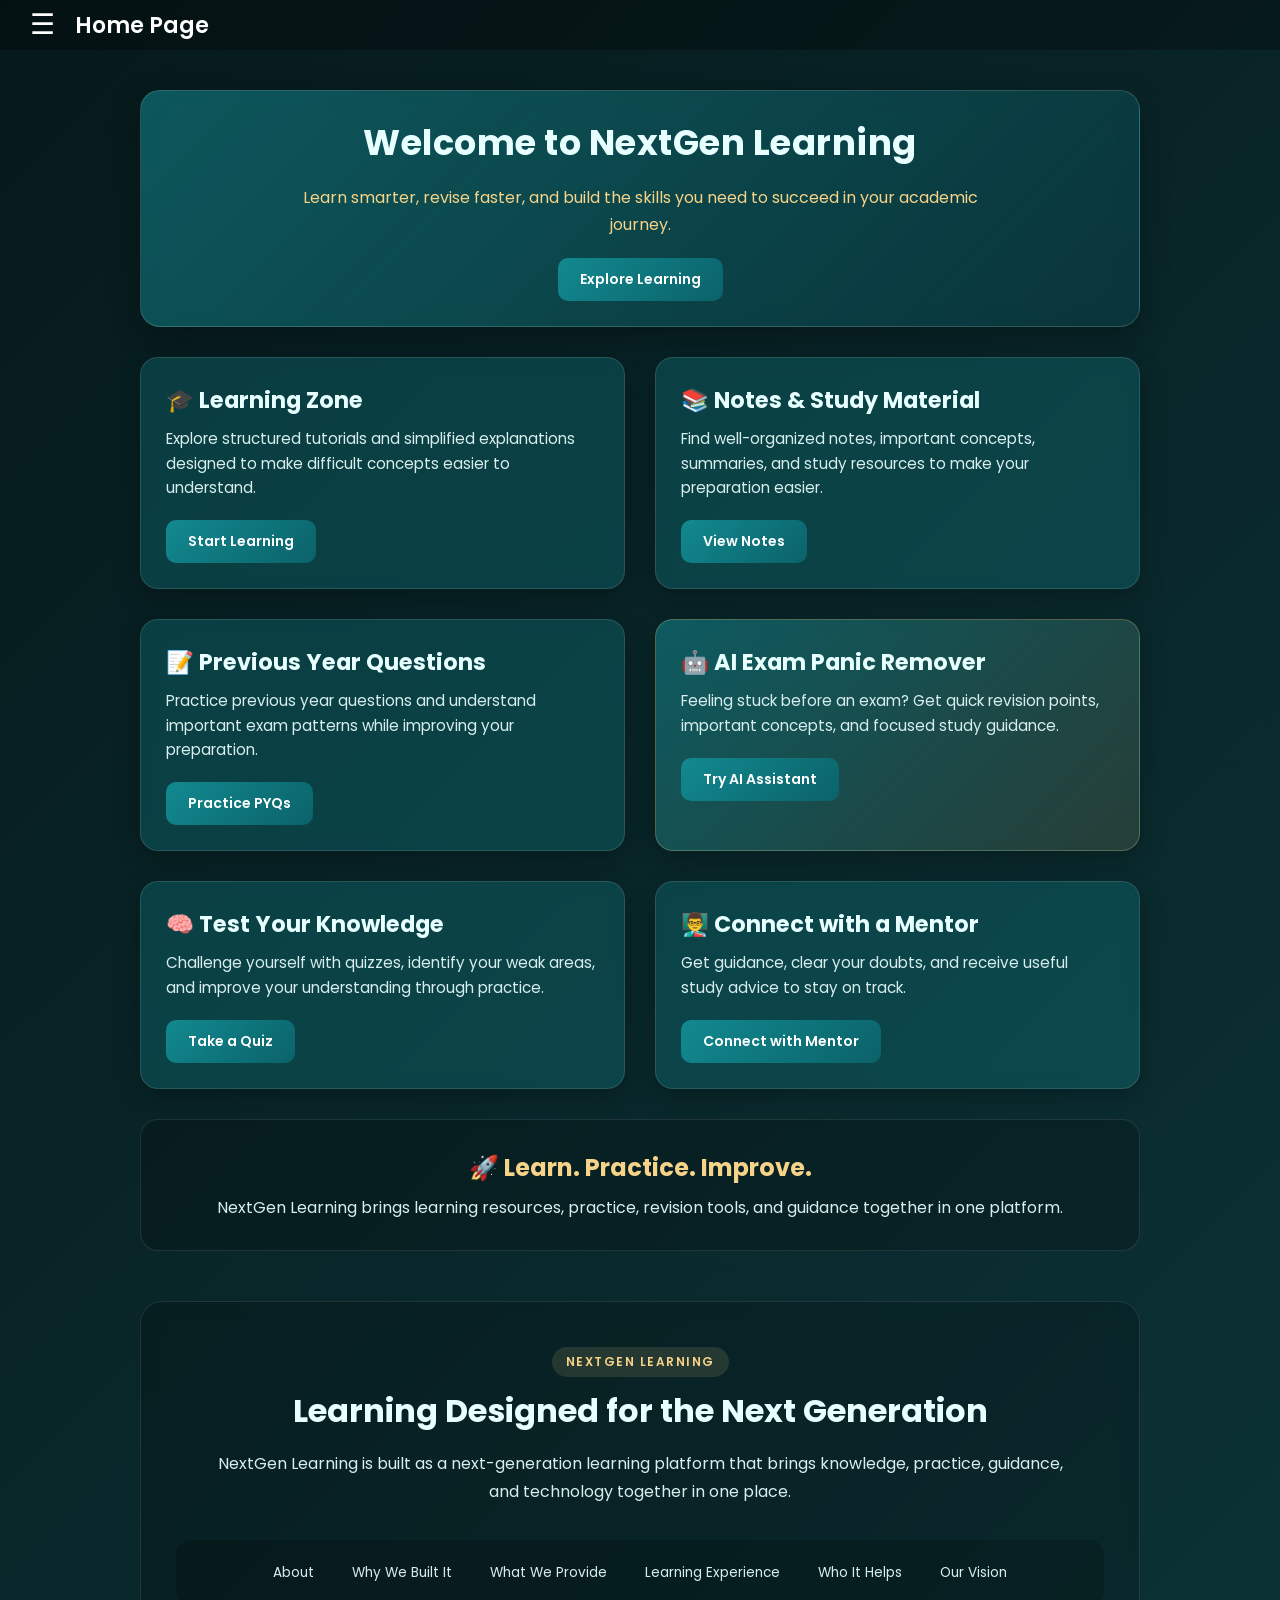
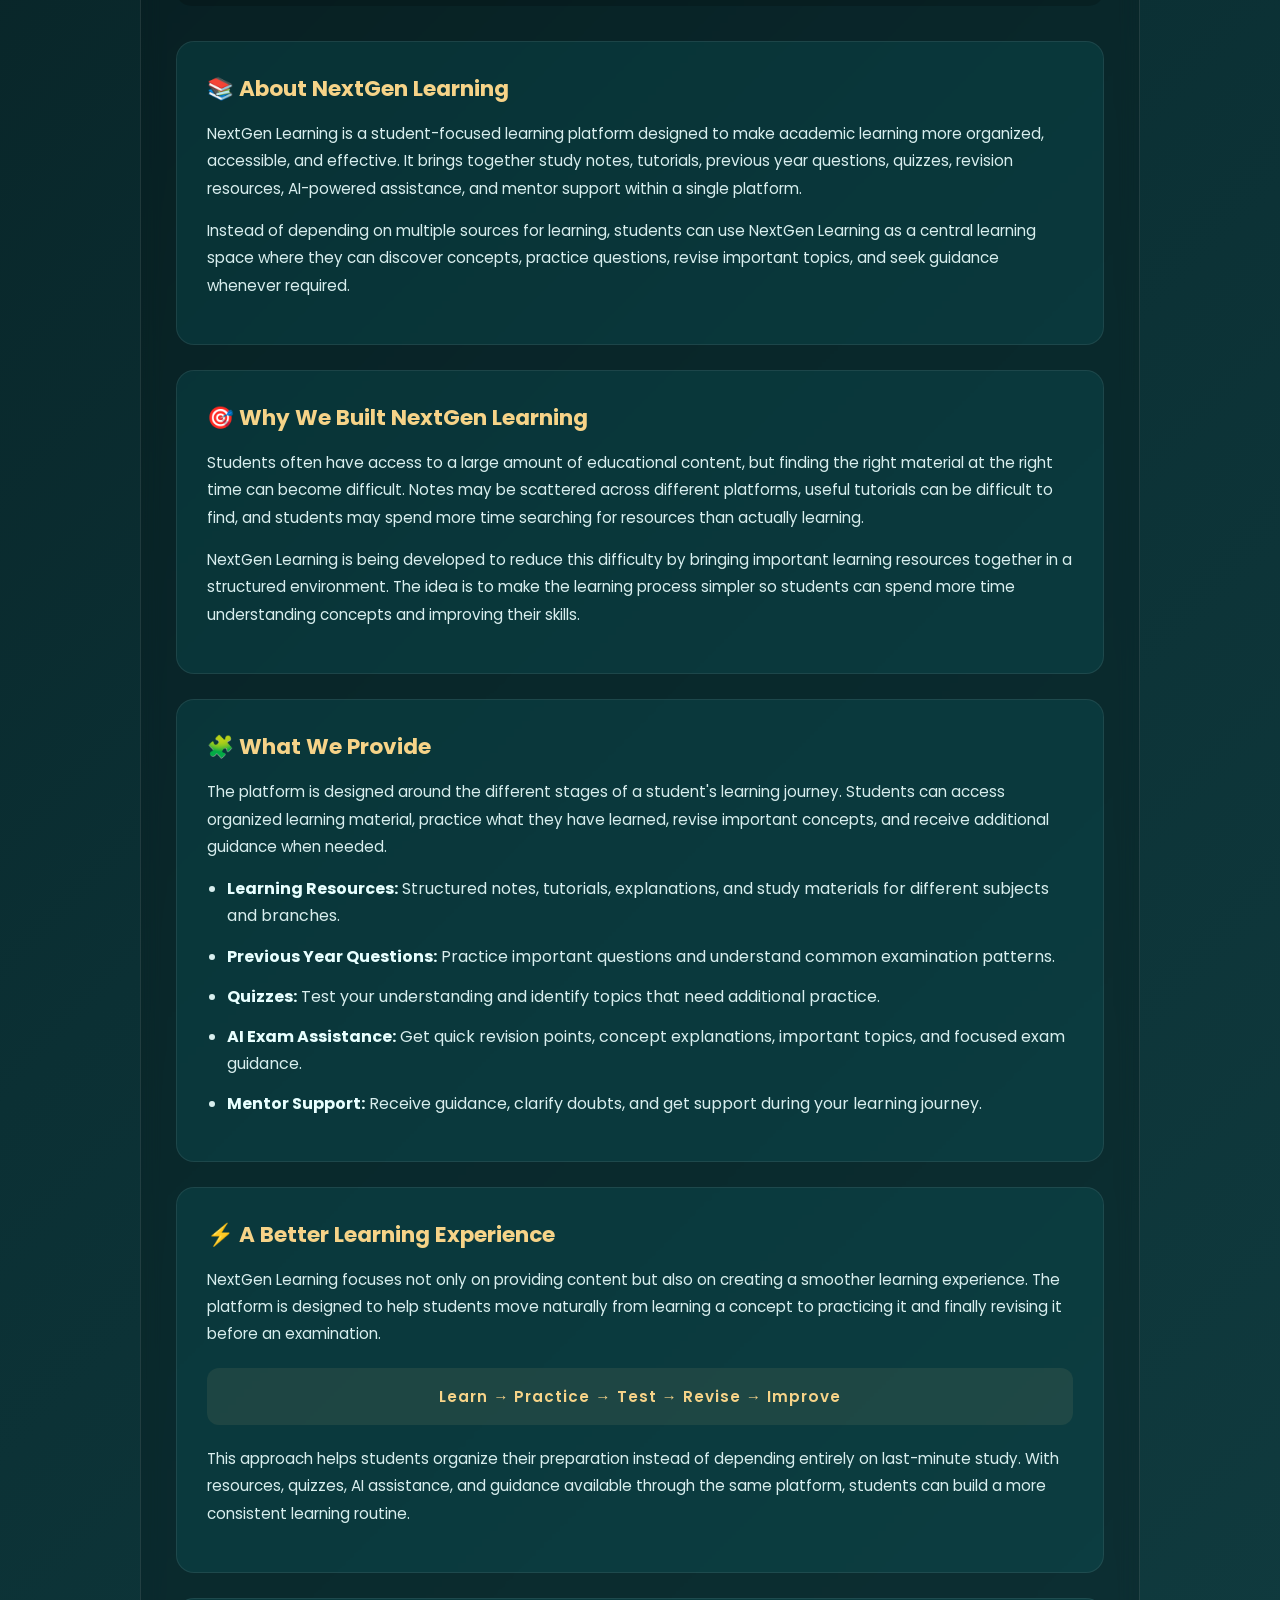
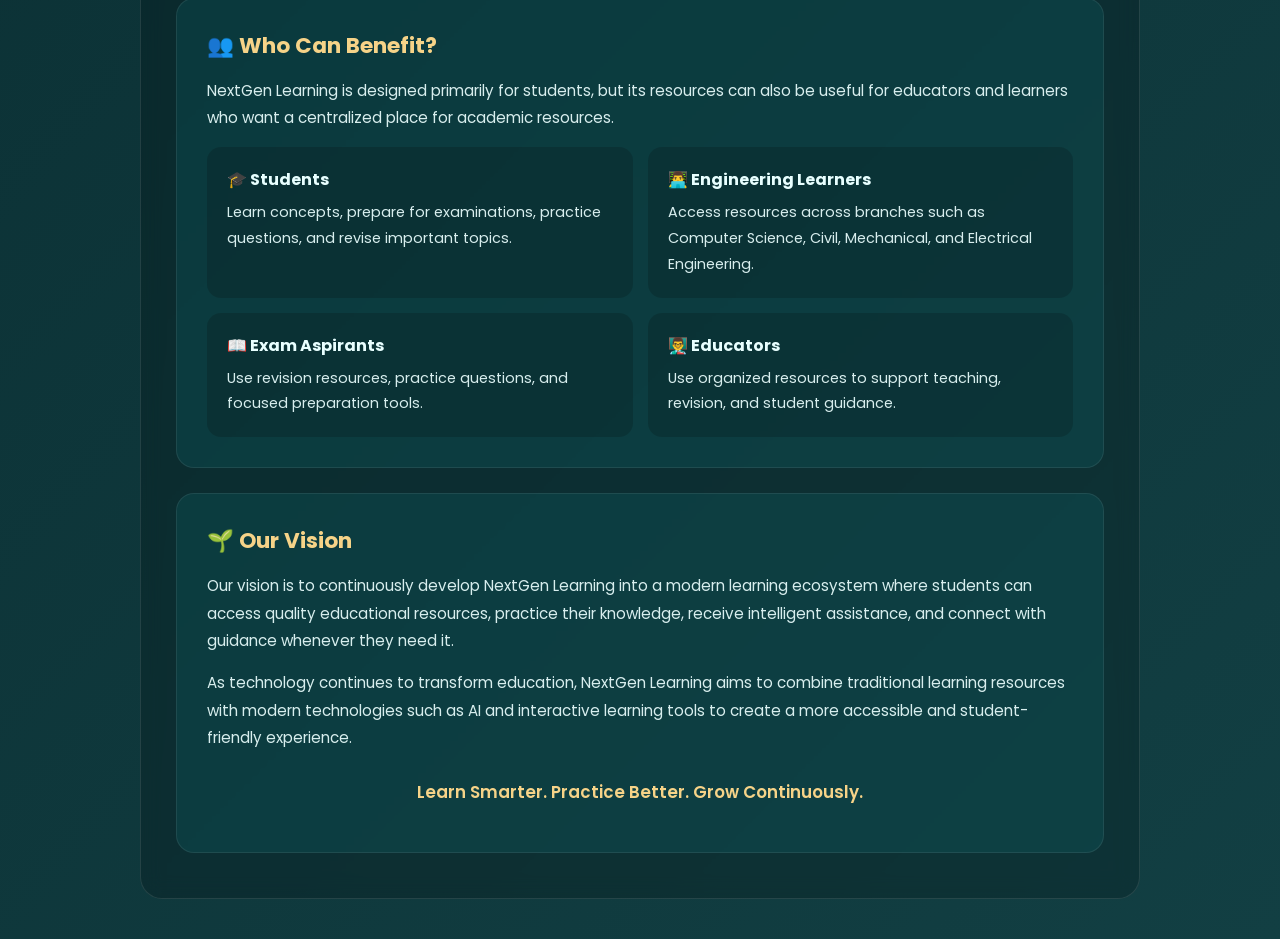
==== index.html @ 5ba04c0f "Initial commit" ====
<!doctype html>
<html lang="en">
  <head>
    <meta charset="UTF-8" />
    <meta name="viewport" content="width=device-width, initial-scale=1.0" />
    <title>HomePage</title>
    <link rel="preconnect" href="https://fonts.googleapis.com" />
    <link rel="preconnect" href="https://fonts.gstatic.com" crossorigin />

    <link
      href="https://fonts.googleapis.com/css2?family=Poppins:wght@400;500;600;700&display=swap"
      rel="stylesheet"
    />
    <link rel="stylesheet" href="css/index.css" />
    <script>
      function openMenu() {
        document.getElementById("sideMenu").classList.add("active"); //it add a class active to existing class sideMenu
      }

      function closeMenu() {
        document.getElementById("sideMenu").classList.remove("active");
      }
      function switchmode() {
        document.body.classList.toggle("light-mode");
      }
    </script>
  </head>
  <body>
    <div class="navbar">
      <div class="menu" onclick="openMenu()">☰</div>
      <div class="logo">Home Page</div>
    </div>

    <div class="side-menu" id="sideMenu">
      <div onclick="closeMenu()">✕</div>

      <div class="navelement" onclick="window.location.href = 'index.html'">
        🏠 Home
      </div>

      <div class="navelement" onclick="window.location.href = 'learning.html'">
        🧠 Learning Zone
      </div>

      <div class="navelement" onclick="window.location.href = 'notes.html'">
        📝 Notes
      </div>

      <div class="navelement" onclick="window.location.href = 'pyqs.html'">
        📚 PYQs
      </div>

      <div class="navelement" onclick="window.location.href = 'ai.html'">
        🤖 AI Exam Assistant
      </div>

      <div class="navelement" onclick="window.location.href = 'quiz.html'">
        ✏️ Quiz
      </div>

      <div class="navelement" onclick="window.location.href = 'mentor.html'">
        🎓 Mentor
      </div>

      <div class="navelement" onclick="window.location.href = 'nextgen.html'">
        🚀 NextGen Learning
      </div>

      <div class="navelement" onclick="window.location.href = 'about.html'">
        ℹ️ About
      </div>

      <div onclick="switchmode()" class="navelement">🌗 Switch mode</div>
    </div>
    <div class="main">
      <!-- Welcome Section -->
      <div class="welcome">
        <h1 class="hhead">Welcome to NextGen Learning</h1>

        <p class="phead">
          Learn smarter, revise faster, and build the skills you need to succeed
          in your academic journey.
        </p>

        <button>Explore Learning</button>
      </div>

      <!-- Learning Zone -->
      <div class="card">
        <h2>🎓 Learning Zone</h2>

        <p>
          Explore structured tutorials and simplified explanations designed to
          make difficult concepts easier to understand.
        </p>

        <button>Start Learning</button>
      </div>

      <!-- Notes -->
      <div class="card">
        <h2>📚 Notes & Study Material</h2>

        <p>
          Find well-organized notes, important concepts, summaries, and study
          resources to make your preparation easier.
        </p>

        <button>View Notes</button>
      </div>

      <!-- PYQs -->
      <div class="card">
        <h2>📝 Previous Year Questions</h2>

        <p>
          Practice previous year questions and understand important exam
          patterns while improving your preparation.
        </p>

        <button>Practice PYQs</button>
      </div>

      <!-- AI Exam Panic Remover -->
      <div class="card highlight">
        <h2>🤖 AI Exam Panic Remover</h2>

        <p>
          Feeling stuck before an exam? Get quick revision points, important
          concepts, and focused study guidance.
        </p>

        <button>Try AI Assistant</button>
      </div>

      <!-- Quiz -->
      <div class="card">
        <h2>🧠 Test Your Knowledge</h2>

        <p>
          Challenge yourself with quizzes, identify your weak areas, and improve
          your understanding through practice.
        </p>

        <button>Take a Quiz</button>
      </div>

      <!-- Mentor -->
      <div class="card">
        <h2>👨‍🏫 Connect with a Mentor</h2>

        <p>
          Get guidance, clear your doubts, and receive useful study advice to
          stay on track.
        </p>

        <button>Connect with Mentor</button>
      </div>

      <!-- About -->
      <div class="about">
        <h2>🚀 Learn. Practice. Improve.</h2>

        <p>
          NextGen Learning brings learning resources, practice, revision tools,
          and guidance together in one platform.
        </p>
      </div>

      <!-- ================================
     NEXTGEN LEARNING SECTION
================================ -->

      <section class="nextgen-section" id="nextgen">
        <div class="nextgen-header">
          <span class="section-tag">NEXTGEN LEARNING</span>

          <h2>Learning Designed for the Next Generation</h2>

          <p>
            NextGen Learning is built as a next-generation learning platform
            that brings knowledge, practice, guidance, and technology together
            in one place.
          </p>
        </div>

        <!-- INTERNAL NAVIGATION -->

        <nav class="nextgen-nav">
          <a href="#nextgen-about"> About </a>

          <a href="#nextgen-problem"> Why We Built It </a>

          <a href="#nextgen-features"> What We Provide </a>

          <a href="#nextgen-experience"> Learning Experience </a>

          <a href="#nextgen-users"> Who It Helps </a>

          <a href="#nextgen-vision"> Our Vision </a>
        </nav>

        <!-- ABOUT -->

        <div class="nextgen-block" id="nextgen-about">
          <h3>📚 About NextGen Learning</h3>

          <p>
            NextGen Learning is a student-focused learning platform designed to
            make academic learning more organized, accessible, and effective. It
            brings together study notes, tutorials, previous year questions,
            quizzes, revision resources, AI-powered assistance, and mentor
            support within a single platform.
          </p>

          <p>
            Instead of depending on multiple sources for learning, students can
            use NextGen Learning as a central learning space where they can
            discover concepts, practice questions, revise important topics, and
            seek guidance whenever required.
          </p>
        </div>

        <!-- WHY WE BUILT IT -->

        <div class="nextgen-block" id="nextgen-problem">
          <h3>🎯 Why We Built NextGen Learning</h3>

          <p>
            Students often have access to a large amount of educational content,
            but finding the right material at the right time can become
            difficult. Notes may be scattered across different platforms, useful
            tutorials can be difficult to find, and students may spend more time
            searching for resources than actually learning.
          </p>

          <p>
            NextGen Learning is being developed to reduce this difficulty by
            bringing important learning resources together in a structured
            environment. The idea is to make the learning process simpler so
            students can spend more time understanding concepts and improving
            their skills.
          </p>
        </div>

        <!-- WHAT WE PROVIDE -->

        <div class="nextgen-block" id="nextgen-features">
          <h3>🧩 What We Provide</h3>

          <p>
            The platform is designed around the different stages of a student's
            learning journey. Students can access organized learning material,
            practice what they have learned, revise important concepts, and
            receive additional guidance when needed.
          </p>

          <ul class="nextgen-list">
            <li>
              <strong>Learning Resources:</strong>
              Structured notes, tutorials, explanations, and study materials for
              different subjects and branches.
            </li>

            <li>
              <strong>Previous Year Questions:</strong>
              Practice important questions and understand common examination
              patterns.
            </li>

            <li>
              <strong>Quizzes:</strong>
              Test your understanding and identify topics that need additional
              practice.
            </li>

            <li>
              <strong>AI Exam Assistance:</strong>
              Get quick revision points, concept explanations, important topics,
              and focused exam guidance.
            </li>

            <li>
              <strong>Mentor Support:</strong>
              Receive guidance, clarify doubts, and get support during your
              learning journey.
            </li>
          </ul>
        </div>

        <!-- LEARNING EXPERIENCE -->

        <div class="nextgen-block" id="nextgen-experience">
          <h3>⚡ A Better Learning Experience</h3>

          <p>
            NextGen Learning focuses not only on providing content but also on
            creating a smoother learning experience. The platform is designed to
            help students move naturally from learning a concept to practicing
            it and finally revising it before an examination.
          </p>

          <p class="workflow">Learn → Practice → Test → Revise → Improve</p>

          <p>
            This approach helps students organize their preparation instead of
            depending entirely on last-minute study. With resources, quizzes, AI
            assistance, and guidance available through the same platform,
            students can build a more consistent learning routine.
          </p>
        </div>

        <!-- WHO IT HELPS -->

        <div class="nextgen-block" id="nextgen-users">
          <h3>👥 Who Can Benefit?</h3>

          <p>
            NextGen Learning is designed primarily for students, but its
            resources can also be useful for educators and learners who want a
            centralized place for academic resources.
          </p>

          <div class="user-grid">
            <div class="user-item">
              <h4>🎓 Students</h4>
              <p>
                Learn concepts, prepare for examinations, practice questions,
                and revise important topics.
              </p>
            </div>

            <div class="user-item">
              <h4>👨‍💻 Engineering Learners</h4>
              <p>
                Access resources across branches such as Computer Science,
                Civil, Mechanical, and Electrical Engineering.
              </p>
            </div>

            <div class="user-item">
              <h4>📖 Exam Aspirants</h4>
              <p>
                Use revision resources, practice questions, and focused
                preparation tools.
              </p>
            </div>

            <div class="user-item">
              <h4>👨‍🏫 Educators</h4>
              <p>
                Use organized resources to support teaching, revision, and
                student guidance.
              </p>
            </div>
          </div>
        </div>

        <!-- VISION -->

        <div class="nextgen-block" id="nextgen-vision">
          <h3>🌱 Our Vision</h3>

          <p>
            Our vision is to continuously develop NextGen Learning into a modern
            learning ecosystem where students can access quality educational
            resources, practice their knowledge, receive intelligent assistance,
            and connect with guidance whenever they need it.
          </p>

          <p>
            As technology continues to transform education, NextGen Learning
            aims to combine traditional learning resources with modern
            technologies such as AI and interactive learning tools to create a
            more accessible and student-friendly experience.
          </p>

          <p class="vision-line">
            Learn Smarter. Practice Better. Grow Continuously.
          </p>
        </div>
      </section>
    </div>
  </body>
</html>
---- css/index.css ----
/* ================================
   GLOBAL RESET
================================ */

* {
    margin: 0;
    padding: 0;
    box-sizing: border-box;
}


/* ================================
   BODY
================================ */

body {
    min-height: 100vh;

    font-family: 'Poppins', sans-serif;

    background: linear-gradient(
        135deg,
        #06191b,
        #0b3034,
        #123f43
    );

    color: white;
}

.navbar {
    height: 50px;

    display: flex;
    align-items: center;
    gap:20px;

    padding: 0 30px;

    background: rgba(0, 0, 0, 0.3);
}

.logo {
    color: white;
    font-size: 22px;
    font-weight: 600;
}

.menu {
    color: white;
    font-size: 28px;
    cursor: pointer;
}


/* SIDE MENU */

.side-menu {
    position: fixed;
    

    top: 0;
    left: -280px;

    width: 280px;
    height: 100vh;

    padding: 20px;

    background: #082326;

    color: white;
    z-index: 1000;/*brimgs infront of all divs*/
    transition: 0.3s;
}

.side-menu.active {
    left: 0;
}

.side-menu div {
    padding: 15px;
    border-radius: 10px;

    cursor: pointer;
}

.side-menu div:hover {
    background: #128990;
    border-radius: 10px;
}

/* ================================
   MAIN CONTAINER
================================ */

.main {
    width: 90%;
    max-width: 1000px;

    display: flex;
    flex-wrap: wrap;

    gap: 30px;

    margin: 40px auto;
}


/* ================================
   WELCOME SECTION
================================ */

.welcome {
    flex: 0 0 100%;

    padding: 25px;

    text-align: center;

    background: linear-gradient(
        135deg,
        rgba(18, 137, 144, 0.55),
        rgba(10, 65, 72, 0.55)
    );

    border: 1px solid rgba(255, 255, 255, 0.15);

    border-radius: 20px;

    box-shadow:
        0 10px 30px rgba(0, 0, 0, 0.30);

    backdrop-filter: blur(10px);
}


/* ================================
   MAIN HEADING
================================ */

.hhead {
    color: #e8ffff;

    font-size: 2.2rem;

    font-weight: 700;

    text-align: center;

    margin-bottom: 15px;

    letter-spacing: 0.5px;
}


/* ================================
   MAIN PARAGRAPH
================================ */

.phead {
    color: rgb(246, 211, 136);

    font-size: 1rem;

    font-weight: 400;

    text-align: center;

    line-height: 1.7;

    max-width: 700px;

    margin: auto;
}


/* ================================
   CARDS
================================ */

.card {
    flex: 1 1 calc(50% - 20px);

    padding: 25px;

    background: rgba(18, 137, 144, 0.30);

    border: 1px solid rgba(255, 255, 255, 0.12);

    border-radius: 18px;

    box-shadow:
        0 8px 25px rgba(0, 0, 0, 0.25);

    backdrop-filter: blur(8px);

    transition: 0.3s ease;
}


/* ================================
   CARD HOVER
================================ */

.card:hover {
    transform: translateY(-8px);

    background: rgba(18, 137, 144, 0.40);

    box-shadow:
        0 12px 30px rgba(0, 0, 0, 0.35);
}


/* ================================
   CARD HEADINGS
================================ */

.card h2 {
    color: #e8ffff;

    font-size: 1.4rem;

    margin-bottom: 10px;
}


/* ================================
   CARD PARAGRAPHS
================================ */

.card p {
    color: #d8eeee;

    font-size: 0.95rem;

    line-height: 1.6;
}


/* ================================
   HIGHLIGHT CARD
================================ */

.highlight {
    background: linear-gradient(
        135deg,
        rgba(18, 137, 144, 0.55),
        rgba(246, 211, 136, 0.12)
    );

    border: 1px solid rgba(246, 211, 136, 0.25);
}


/* ================================
   BUTTON
================================ */

button {
    margin-top: 20px;

    padding: 11px 22px;

    border: none;

    border-radius: 10px;

    background: linear-gradient(
        135deg,
        #128990,
        #0b6269
    );

    color: white;

    font-family: 'Poppins', sans-serif;

    font-size: 14px;

    font-weight: 600;

    cursor: pointer;

    transition: 0.3s ease;
}


/* ================================
   BUTTON HOVER
================================ */

button:hover {
    transform: translateY(-2px);

    box-shadow:
        0 8px 20px rgba(0, 0, 0, 0.3);
}


/* ================================
   ABOUT SECTION
================================ */

.about {
    flex: 0 0 100%;

    padding: 30px;

    text-align: center;

    background: rgba(0, 0, 0, 0.20);

    border-radius: 18px;

    border: 1px solid rgba(255, 255, 255, 0.10);
}


.about h2 {
    color: rgb(246, 211, 136);

    margin-bottom: 10px;
}


.about p {
    color: #d8eeee;

    line-height: 1.6;
}


/* ================================
   MOBILE
================================ */

@media (max-width: 600px) {

    .main {
        width: 92%;

        margin: 25px auto;

        gap: 15px;
    }


    .welcome {
        padding: 30px 18px;
    }


    .hhead {
        font-size: 1.7rem;
    }


    .phead {
        font-size: 0.9rem;
    }


    .card {
        flex: 1 1 100%;

        padding: 20px;
    }


    .card h2 {
        font-size: 1.2rem;
    }


    .card p {
        font-size: 0.9rem;
    }

}


/* ================================
   NEXTGEN LEARNING
================================ */

.nextgen-section {
    flex: 0 0 100%;

    margin-top: 20px;
    padding: 45px 35px;

    background: rgba(0, 0, 0, 0.18);

    border: 1px solid rgba(255, 255, 255, 0.10);

    border-radius: 22px;

    backdrop-filter: blur(10px);
}


/* ================================
   HEADER
================================ */

.nextgen-header {
    text-align: center;

    max-width: 850px;

    margin: auto;
}


.section-tag {
    display: inline-block;

    margin-bottom: 10px;

    padding: 6px 14px;

    border-radius: 20px;

    background: rgba(246, 211, 136, 0.12);

    color: rgb(246, 211, 136);

    font-size: 0.75rem;

    font-weight: 600;

    letter-spacing: 1.5px;
}


.nextgen-header h2 {
    color: #e8ffff;

    font-size: 2rem;

    margin-bottom: 15px;
}


.nextgen-header p {
    color: #d8eeee;

    line-height: 1.7;
}


/* ================================
   INTERNAL NAVIGATION
================================ */

.nextgen-nav {
    display: flex;

    flex-wrap: wrap;

    justify-content: center;

    gap: 10px;

    margin: 35px 0;

    padding: 15px;

    background: rgba(0, 0, 0, 0.18);

    border-radius: 15px;
}


.nextgen-nav a {
    color: #d8eeee;

    text-decoration: none;

    padding: 8px 14px;

    border-radius: 8px;

    font-size: 0.85rem;

    transition: 0.3s ease;
}


.nextgen-nav a:hover {
    color: white;

    background: rgba(18, 137, 144, 0.45);

    transform: translateY(-2px);
}


/* ================================
   CONTENT BLOCKS
================================ */

.nextgen-block {
    scroll-margin-top: 20px;

    margin-top: 25px;

    padding: 30px;

    background: rgba(18, 137, 144, 0.16);

    border: 1px solid rgba(255, 255, 255, 0.08);

    border-radius: 18px;
}


.nextgen-block h3 {
    color: rgb(246, 211, 136);

    font-size: 1.35rem;

    margin-bottom: 15px;
}


.nextgen-block p {
    color: #d8eeee;

    font-size: 0.95rem;

    line-height: 1.8;

    margin-bottom: 15px;
}


/* ================================
   LIST
================================ */

.nextgen-list {
    padding-left: 20px;

    color: #d8eeee;
}


.nextgen-list li {
    margin-bottom: 13px;

    line-height: 1.7;
}


.nextgen-list strong {
    color: #e8ffff;
}


/* ================================
   WORKFLOW
================================ */

.workflow {
    text-align: center;

    padding: 15px;

    margin: 20px 0 !important;

    border-radius: 12px;

    background: rgba(246, 211, 136, 0.08);

    color: rgb(246, 211, 136) !important;

    font-weight: 600;

    letter-spacing: 1px;
}


/* ================================
   USER GRID
================================ */

.user-grid {
    display: flex;

    flex-wrap: wrap;

    gap: 15px;
}


.user-item {
    flex: 1 1 calc(50% - 10px);

    padding: 20px;

    background: rgba(0, 0, 0, 0.16);

    border-radius: 14px;
}


.user-item h4 {
    color: #e8ffff;

    margin-bottom: 8px;
}


.user-item p {
    margin-bottom: 0;

    font-size: 0.9rem;
}


/* ================================
   VISION
================================ */

.vision-line {
    text-align: center;

    margin-top: 25px !important;

    color: rgb(246, 211, 136) !important;

    font-size: 1.05rem !important;

    font-weight: 600;
}


/* ================================
   MOBILE
================================ */

@media (max-width: 600px) {

    .nextgen-section {
        padding: 30px 18px;
    }

    .nextgen-header h2 {
        font-size: 1.6rem;
    }

    .nextgen-nav {
        flex-direction: column;
    }

    .nextgen-nav a {
        text-align: center;
    }

    .nextgen-block {
        padding: 22px;
    }

    .user-item {
        flex: 1 1 100%;
    }

}

/* SWITCH MODE*/
.light-mode {
    background: #d3f7ff;
    color: #222;
}

.light-mode .logo {
    color: rgb(0, 0, 0);
    font-size: 22px;
    font-weight: 600;
}

.light-mode .welcome {
    background-color: pink;
}

.light-mode .menu {
    color: rgb(0, 0, 0);
    font-size: 28px;
    cursor: pointer;
}

.light-mode .navbar {
    background: rgb(114, 227, 255);
}

.light-mode .side-menu.active {
    color: #082326;
    background: rgb(202, 244, 255);
}


.light-mode .side-menu.active:hover {
    color: #ffffff;
    background-color: rgb(47, 92, 97);
}

.light-mode .card {
    background: rgb(202, 244, 255);
    color: #222;
}

.light-mode .card h2 {
    color: #222;
}

.light-mode .card p {
    color: #444;
}
.light-mode .nextgen-block{
    color: #06191b;
}
.light-mode .nextgen-section{
    color: #06191b;
}
.light-mode .nextgen-section p{
    color:#06191b;
}
.light-mode .nextgen-list{
    color:#082326
}
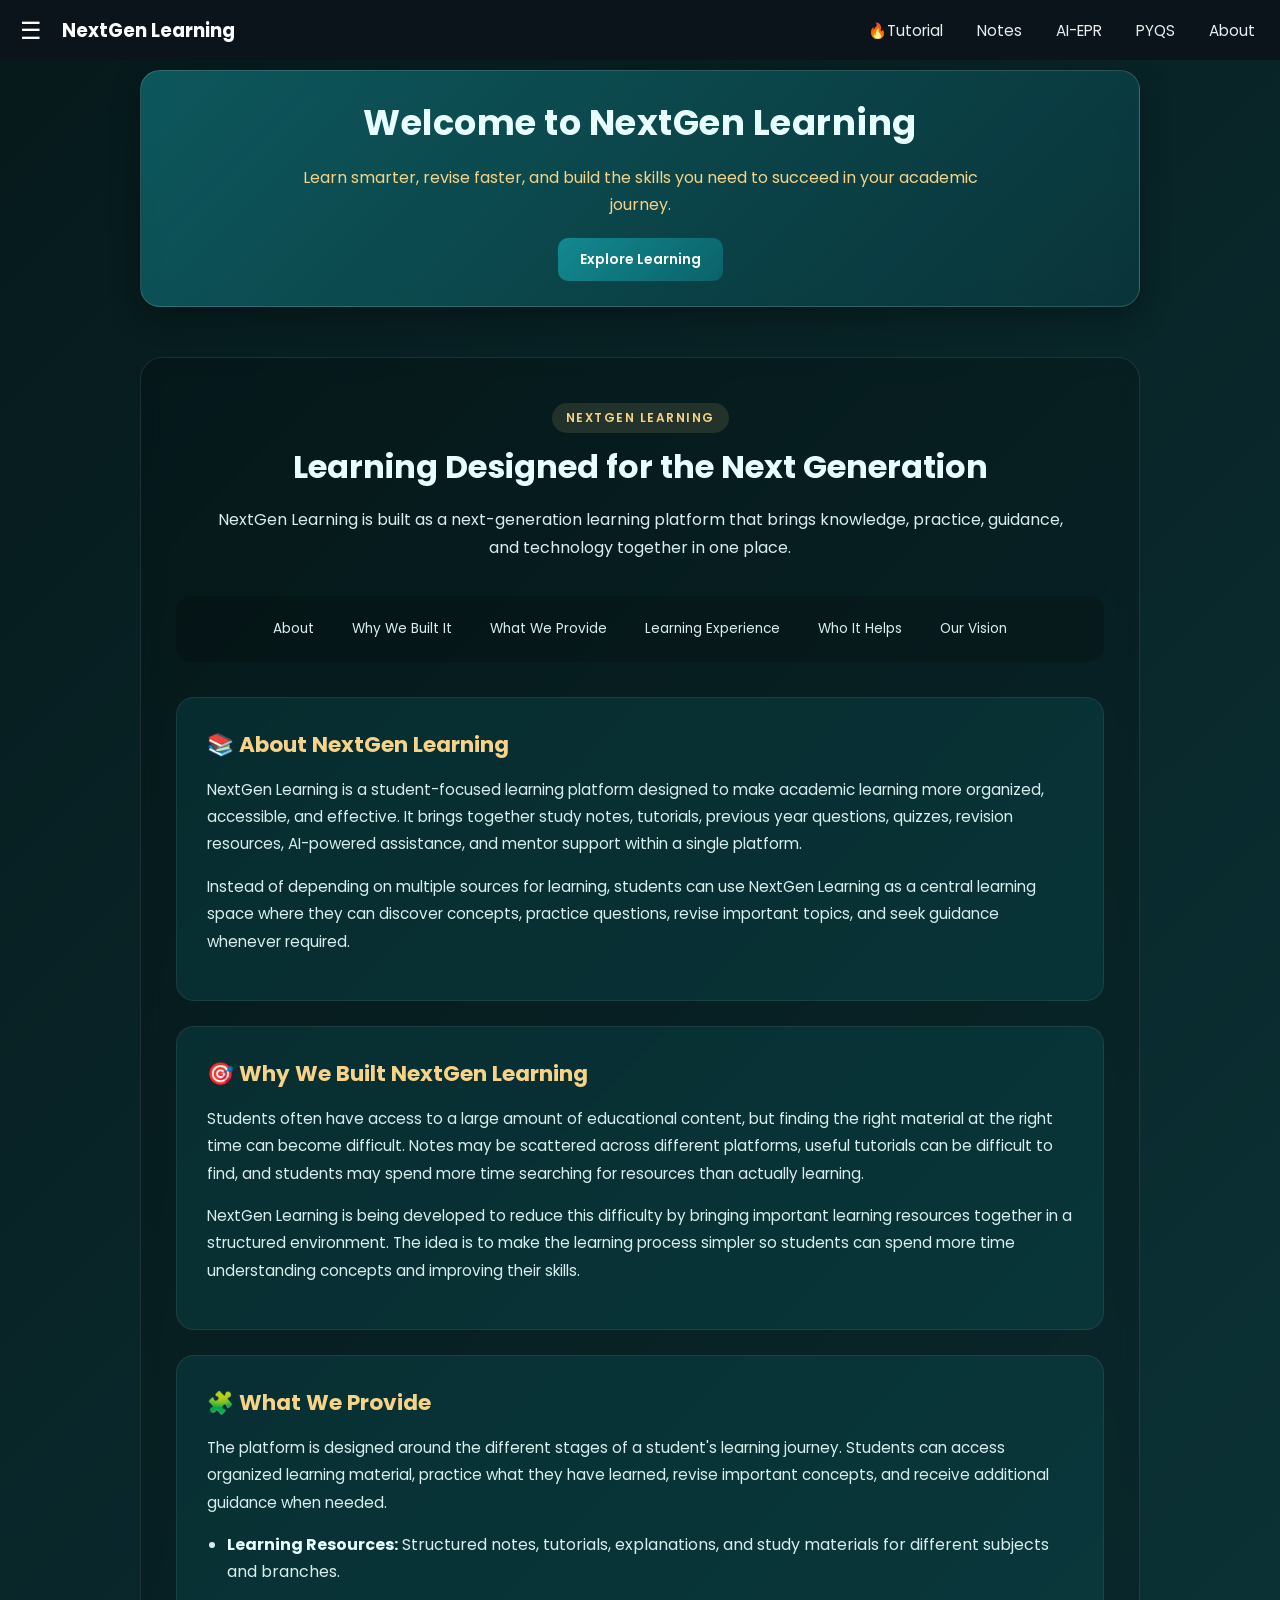
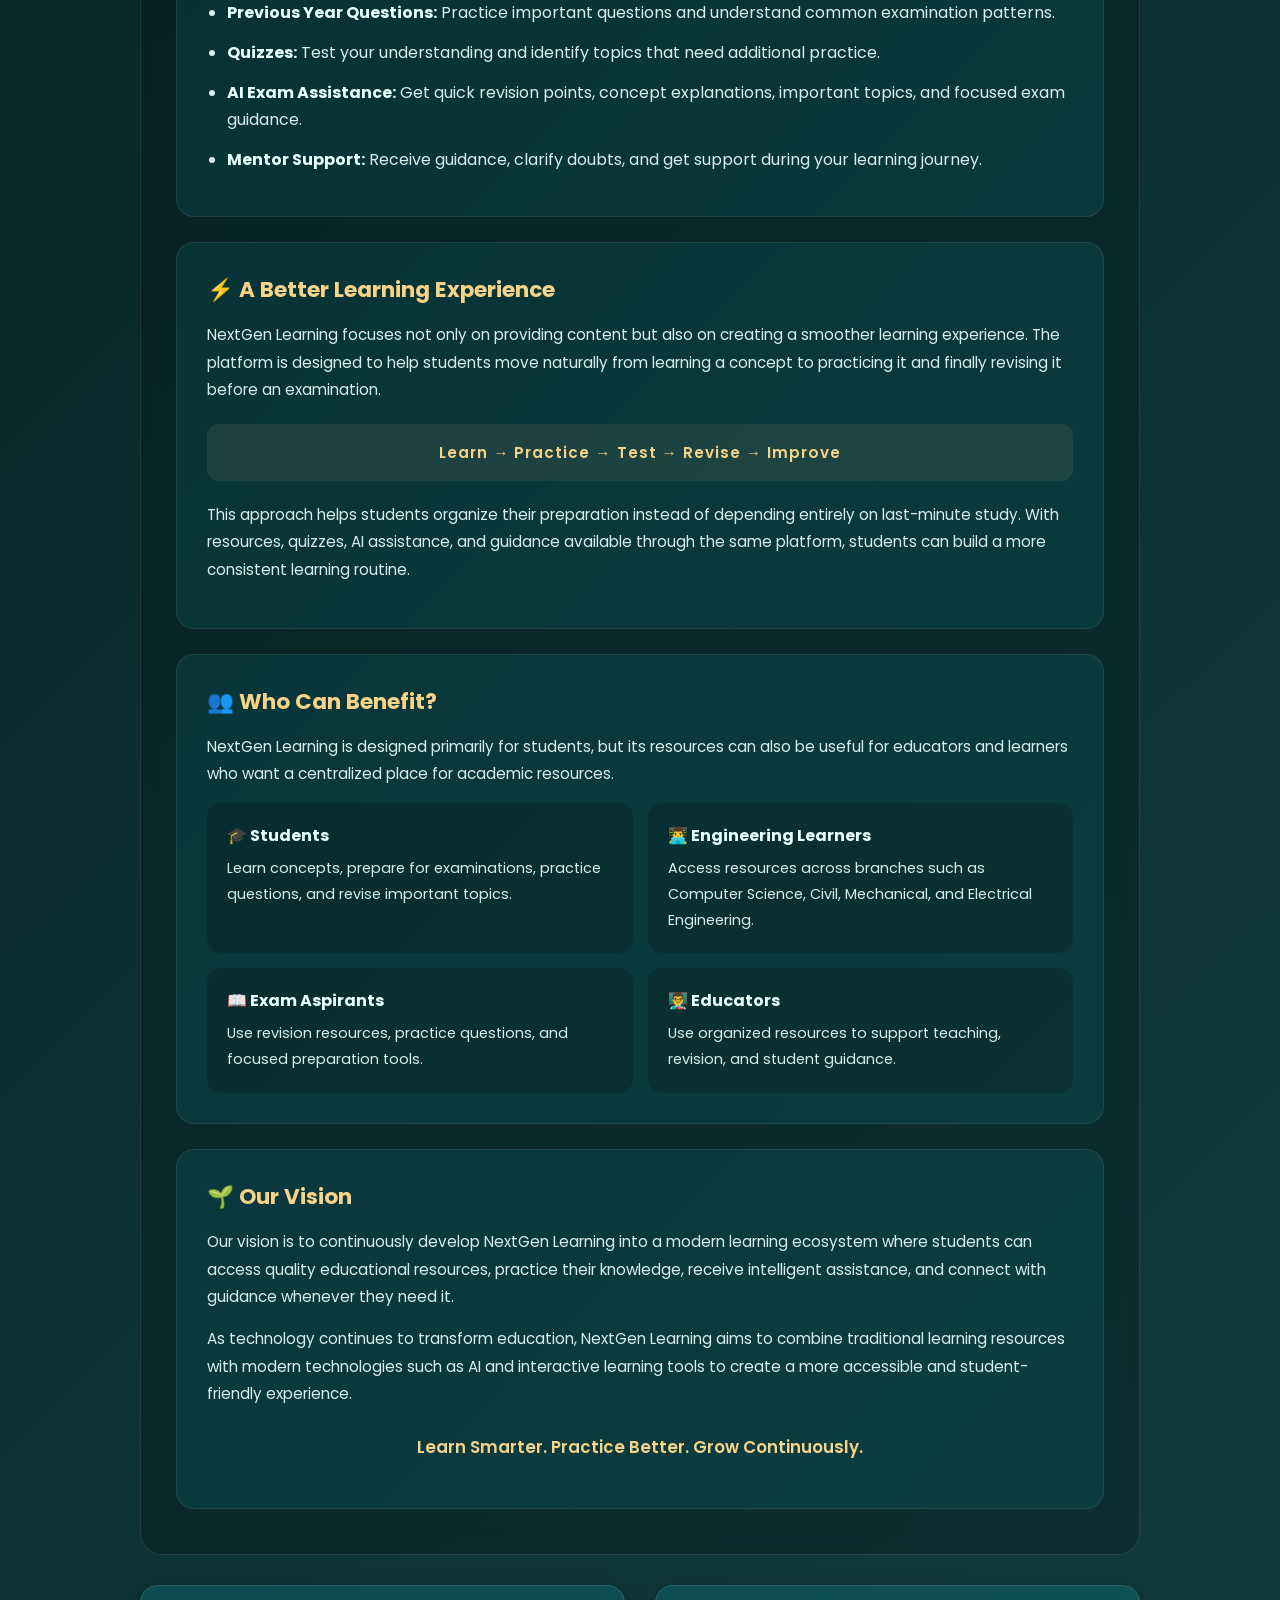
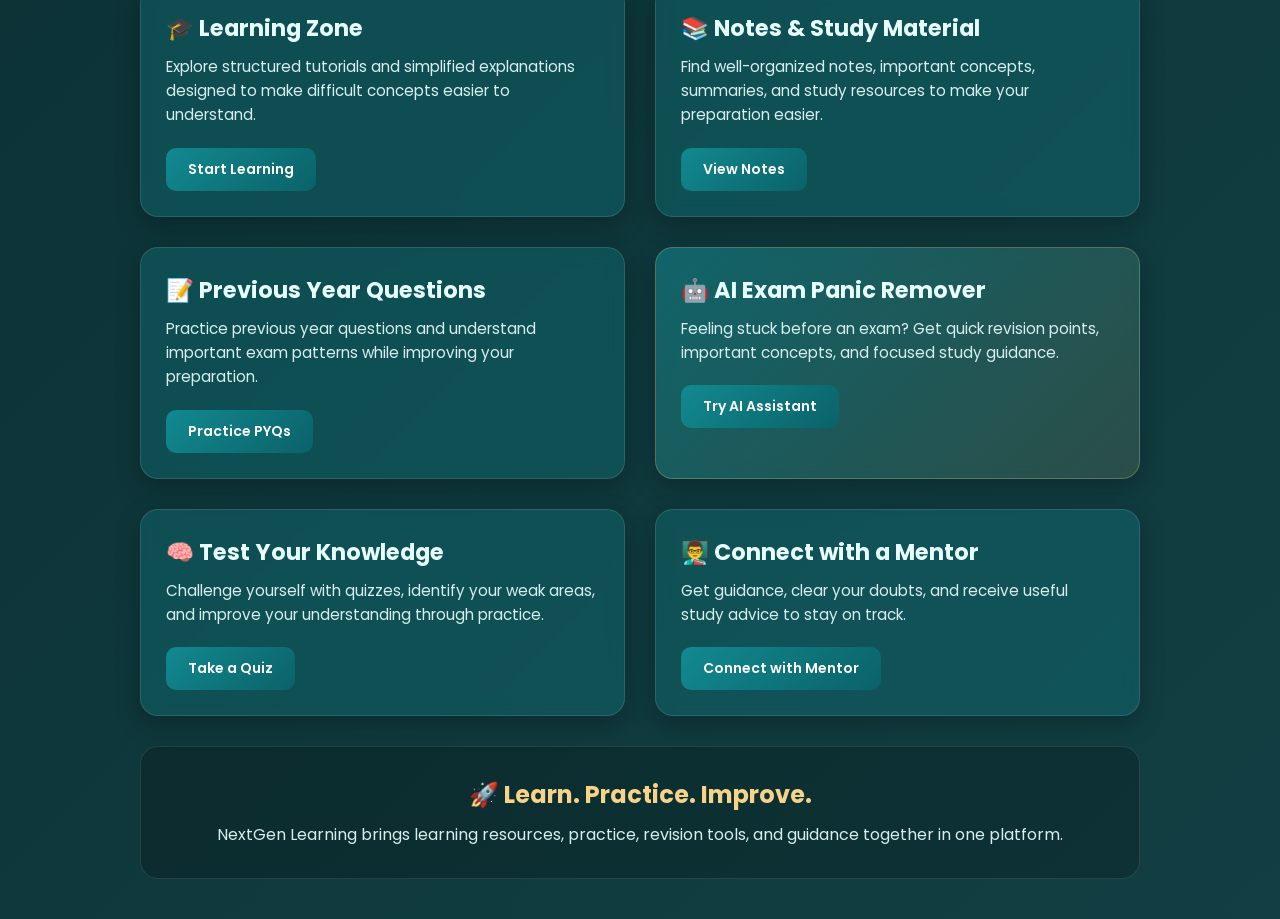
==== commit 8f093f60: "added all content" ====
--- a/index.html
+++ b/index.html
@@ -26,11 +26,21 @@
     </script>
   </head>
   <body>
+    <!-- ONE combined top bar -->
     <div class="navbar">
       <div class="menu" onclick="openMenu()">☰</div>
-      <div class="logo">Home Page</div>
+
+      <header>
+        <h3>NextGen Learning</h3>
+        <ul class="top-header-list">
+          <li onclick="window.location.href = 'learning.html'">🔥Tutorial</li>
+          <li onclick="window.location.href = 'notes.html'">Notes</li>
+          <li onclick="window.location.href = 'ai.html'">AI-EPR</li>
+          <li onclick="window.location.href = 'pyqs.html'">PYQS</li>
+          <li onclick="window.location.href = 'about.html'">About</li>
+        </ul>
+      </header>
     </div>
-
     <div class="side-menu" id="sideMenu">
       <div onclick="closeMenu()">✕</div>
 
@@ -83,88 +93,6 @@
         </p>
 
         <button>Explore Learning</button>
-      </div>
-
-      <!-- Learning Zone -->
-      <div class="card">
-        <h2>🎓 Learning Zone</h2>
-
-        <p>
-          Explore structured tutorials and simplified explanations designed to
-          make difficult concepts easier to understand.
-        </p>
-
-        <button>Start Learning</button>
-      </div>
-
-      <!-- Notes -->
-      <div class="card">
-        <h2>📚 Notes & Study Material</h2>
-
-        <p>
-          Find well-organized notes, important concepts, summaries, and study
-          resources to make your preparation easier.
-        </p>
-
-        <button>View Notes</button>
-      </div>
-
-      <!-- PYQs -->
-      <div class="card">
-        <h2>📝 Previous Year Questions</h2>
-
-        <p>
-          Practice previous year questions and understand important exam
-          patterns while improving your preparation.
-        </p>
-
-        <button>Practice PYQs</button>
-      </div>
-
-      <!-- AI Exam Panic Remover -->
-      <div class="card highlight">
-        <h2>🤖 AI Exam Panic Remover</h2>
-
-        <p>
-          Feeling stuck before an exam? Get quick revision points, important
-          concepts, and focused study guidance.
-        </p>
-
-        <button>Try AI Assistant</button>
-      </div>
-
-      <!-- Quiz -->
-      <div class="card">
-        <h2>🧠 Test Your Knowledge</h2>
-
-        <p>
-          Challenge yourself with quizzes, identify your weak areas, and improve
-          your understanding through practice.
-        </p>
-
-        <button>Take a Quiz</button>
-      </div>
-
-      <!-- Mentor -->
-      <div class="card">
-        <h2>👨‍🏫 Connect with a Mentor</h2>
-
-        <p>
-          Get guidance, clear your doubts, and receive useful study advice to
-          stay on track.
-        </p>
-
-        <button>Connect with Mentor</button>
-      </div>
-
-      <!-- About -->
-      <div class="about">
-        <h2>🚀 Learn. Practice. Improve.</h2>
-
-        <p>
-          NextGen Learning brings learning resources, practice, revision tools,
-          and guidance together in one platform.
-        </p>
       </div>
 
       <!-- ================================
@@ -380,6 +308,87 @@
           </p>
         </div>
       </section>
+      <!-- Learning Zone -->
+      <div class="card">
+        <h2>🎓 Learning Zone</h2>
+
+        <p>
+          Explore structured tutorials and simplified explanations designed to
+          make difficult concepts easier to understand.
+        </p>
+
+        <button>Start Learning</button>
+      </div>
+
+      <!-- Notes -->
+      <div class="card">
+        <h2>📚 Notes & Study Material</h2>
+
+        <p>
+          Find well-organized notes, important concepts, summaries, and study
+          resources to make your preparation easier.
+        </p>
+
+        <button>View Notes</button>
+      </div>
+
+      <!-- PYQs -->
+      <div class="card">
+        <h2>📝 Previous Year Questions</h2>
+
+        <p>
+          Practice previous year questions and understand important exam
+          patterns while improving your preparation.
+        </p>
+
+        <button>Practice PYQs</button>
+      </div>
+
+      <!-- AI Exam Panic Remover -->
+      <div class="card highlight">
+        <h2>🤖 AI Exam Panic Remover</h2>
+
+        <p>
+          Feeling stuck before an exam? Get quick revision points, important
+          concepts, and focused study guidance.
+        </p>
+
+        <button>Try AI Assistant</button>
+      </div>
+
+      <!-- Quiz -->
+      <div class="card">
+        <h2>🧠 Test Your Knowledge</h2>
+
+        <p>
+          Challenge yourself with quizzes, identify your weak areas, and improve
+          your understanding through practice.
+        </p>
+
+        <button>Take a Quiz</button>
+      </div>
+
+      <!-- Mentor -->
+      <div class="card">
+        <h2>👨‍🏫 Connect with a Mentor</h2>
+
+        <p>
+          Get guidance, clear your doubts, and receive useful study advice to
+          stay on track.
+        </p>
+
+        <button>Connect with Mentor</button>
+      </div>
+
+      <!-- About -->
+      <div class="about">
+        <h2>🚀 Learn. Practice. Improve.</h2>
+
+        <p>
+          NextGen Learning brings learning resources, practice, revision tools,
+          and guidance together in one platform.
+        </p>
+      </div>
     </div>
   </body>
 </html>
--- a/css/index.css
+++ b/css/index.css
@@ -7,8 +7,71 @@
     padding: 0;
     box-sizing: border-box;
 }
-
-
+.navbar {
+  position: fixed;
+  top: 0;
+  left: 0;
+  width: 100%;
+  height: 60px;
+  z-index: 2000;
+  display: flex;
+  align-items: center;
+  gap: 20px;
+  padding: 0 20px;
+  /* Option B: modern rgb() — space + slash syntax, no commas */
+  background: rgb(11 20 26 / 1); /* match your dark theme — set this to whatever your bar's actual color is */
+  opacity: 1;
+}
+
+.menu {
+  cursor: pointer;
+  color: white;
+  font-size: 24px;
+  flex-shrink: 0;
+}
+
+header {
+  flex: 1;
+  display: flex;
+  align-items: center;
+  justify-content: space-between;
+}
+
+header h3 {
+  color: white;
+  margin: 0;
+  white-space: nowrap;
+}
+
+.top-header-list {
+  display: flex;
+  flex-direction: row;
+  list-style: none;
+  gap: 24px;
+  margin: 0;
+  padding: 0;
+}
+
+.top-header-list li {
+  cursor: pointer;
+  color: #e9edef;
+  font-size: 0.95rem;
+  transition: color 0.2s ease;
+  white-space: nowrap;
+  padding: 5px;
+}
+
+.top-header-list li:hover {
+  color: #06cf9c;
+  border-radius: 10px;
+  background-color: #082326;
+  
+}
+
+/* Push page content down so it's not hidden under the now-fixed bar */
+.main {
+  margin-top: 60px;
+}
 /* ================================
    BODY
 ================================ */
@@ -28,31 +91,6 @@
     color: white;
 }
 
-.navbar {
-    height: 50px;
-
-    display: flex;
-    align-items: center;
-    gap:20px;
-
-    padding: 0 30px;
-
-    background: rgba(0, 0, 0, 0.3);
-}
-
-.logo {
-    color: white;
-    font-size: 22px;
-    font-weight: 600;
-}
-
-.menu {
-    color: white;
-    font-size: 28px;
-    cursor: pointer;
-}
-
-
 /* SIDE MENU */
 
 .side-menu {
@@ -64,6 +102,7 @@
 
     width: 280px;
     height: 100vh;
+    margin-top: 50px;
 
     padding: 20px;
 
@@ -115,7 +154,7 @@
     flex: 0 0 100%;
 
     padding: 25px;
-
+    margin-top: 30px;
     text-align: center;
 
     background: linear-gradient(
@@ -730,4 +769,4 @@
 }
 .light-mode .nextgen-list{
     color:#082326
-}+}
